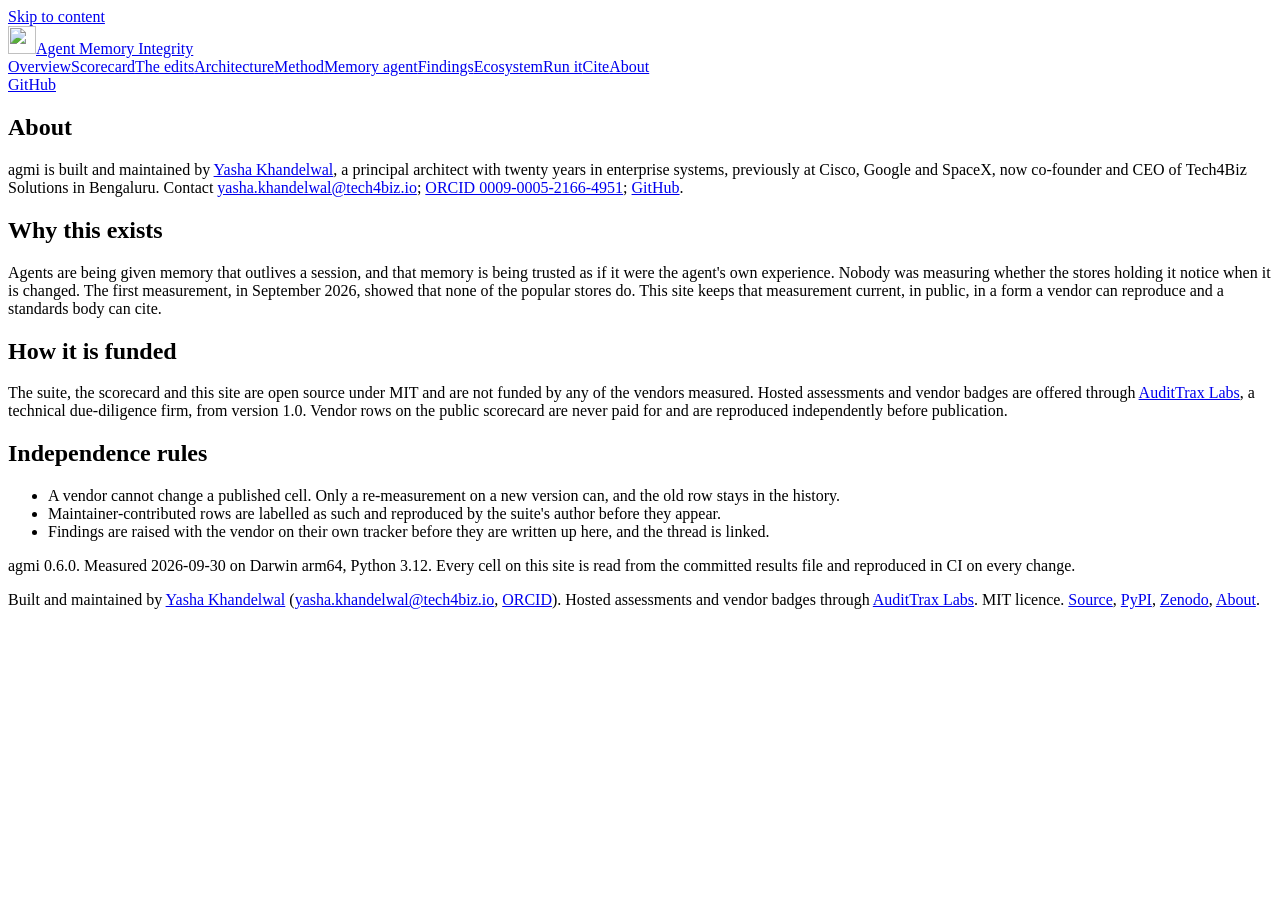
==== docs/site/about.html @ bbcdddf9 "site: regenerate from the results file; legend entry for the error word (control C3)" ====
<!DOCTYPE html>
<html lang="en">
<head>
<meta charset="utf-8">
<meta name="viewport" content="width=device-width, initial-scale=1, viewport-fit=cover">
<title>About, Agent Memory Integrity</title>
<meta name="description" content="Who builds agmi, why it exists, how it is funded, and the independence rules for published rows.">
<meta name="author" content="Yasha Khandelwal">
<meta name="robots" content="index,follow,max-snippet:-1">
<link rel="canonical" href="https://agentmemoryintegrity.org/about.html">
<meta property="og:title" content="About, Agent Memory Integrity">
<meta property="og:description" content="Who builds agmi, why it exists, how it is funded, and the independence rules for published rows.">
<meta property="og:url" content="https://agentmemoryintegrity.org/about.html">
<meta property="og:type" content="website">
<link rel="icon" href="logo.svg" type="image/svg+xml">
<link rel="preconnect" href="https://fonts.googleapis.com">
<link rel="preconnect" href="https://fonts.gstatic.com" crossorigin>
<link href="https://fonts.googleapis.com/css2?family=IBM+Plex+Sans:wght@400;500;600&family=IBM+Plex+Mono:wght@400;500&display=swap" rel="stylesheet">
<link rel="stylesheet" href="site.css">
<script type="application/ld+json">{"@context":"https://schema.org","@graph":[{"@type":"SoftwareSourceCode","@id":"https://agentmemoryintegrity.org/#software","name":"agmi: Agent Memory Integrity","codeRepository":"https://github.com/tech4biz-yasha/agmi","programmingLanguage":"Python","license":"https://opensource.org/licenses/MIT","version":"0.6.0","identifier":"https://doi.org/10.5281/zenodo.22860886","author":{"@id":"https://yashakhandelwal.com/#person"},"url":"https://agentmemoryintegrity.org/"},{"@type":"Person","@id":"https://yashakhandelwal.com/#person","name":"Yasha Khandelwal","url":"https://yashakhandelwal.com/","email":"yasha.khandelwal@tech4biz.io","sameAs":["https://orcid.org/0009-0005-2166-4951","https://github.com/tech4biz-yasha"]},{"@type":"Dataset","@id":"https://agentmemoryintegrity.org/#scorecard","name":"Agent Memory Integrity scorecard","url":"https://agentmemoryintegrity.org/scorecard.html","license":"https://opensource.org/licenses/MIT","creator":{"@id":"https://yashakhandelwal.com/#person"},"isBasedOn":"https://github.com/tech4biz-yasha/agmi","measurementTechnique":"Seed through the tool's own API, apply one edit to the store, restart, read through the tool's own read path, record the tool's own verdict"}]}</script>
</head>
<body>
<a class="skip" href="#main">Skip to content</a>
<header class="top">
  <a class="brand" href="index.html"><img src="logo.svg" alt="" width="28" height="28"><span>Agent Memory Integrity</span></a>
  <nav class="nav" aria-label="Site"><a href="index.html">Overview</a><a href="scorecard.html">Scorecard</a><a href="edits.html">The edits</a><a href="architecture.html">Architecture</a><a href="method.html">Method</a><a href="agent.html">Memory agent</a><a href="findings.html">Findings</a><a href="ecosystem.html">Ecosystem</a><a href="run.html">Run it</a><a href="cite.html">Cite</a><a href="about.html" aria-current=page>About</a></nav>
  <a class="gh" href="https://github.com/tech4biz-yasha/agmi">GitHub</a>
</header>
<main id="main">
<section class="part"><h1>About</h1>
<p>agmi is built and maintained by <a href="https://yashakhandelwal.com/">Yasha Khandelwal</a>, a principal architect with twenty years in enterprise systems, previously at Cisco, Google and SpaceX, now co-founder and CEO of Tech4Biz Solutions in Bengaluru. Contact <a href="mailto:yasha.khandelwal@tech4biz.io">yasha.khandelwal@tech4biz.io</a>; <a href="https://orcid.org/0009-0005-2166-4951">ORCID 0009-0005-2166-4951</a>; <a href="https://github.com/tech4biz-yasha">GitHub</a>.</p>
<h2>Why this exists</h2>
<p>Agents are being given memory that outlives a session, and that memory is being trusted as if it were the agent's own experience. Nobody was measuring whether the stores holding it notice when it is changed. The first measurement, in September 2026, showed that none of the popular stores do. This site keeps that measurement current, in public, in a form a vendor can reproduce and a standards body can cite.</p>
<h2>How it is funded</h2>
<p>The suite, the scorecard and this site are open source under MIT and are not funded by any of the vendors measured. Hosted assessments and vendor badges are offered through <a href="https://audittraxlabs.com/">AuditTrax Labs</a>, a technical due-diligence firm, from version 1.0. Vendor rows on the public scorecard are never paid for and are reproduced independently before publication.</p>
<h2>Independence rules</h2>
<ul class="rules">
<li>A vendor cannot change a published cell. Only a re-measurement on a new version can, and the old row stays in the history.</li>
<li>Maintainer-contributed rows are labelled as such and reproduced by the suite's author before they appear.</li>
<li>Findings are raised with the vendor on their own tracker before they are written up here, and the thread is linked.</li>
</ul>
</section>
</main>
<footer class="foot">
  <p>agmi 0.6.0. Measured 2026-09-30 on Darwin arm64, Python 3.12. Every cell on this site is read from the committed results file and reproduced in CI on every change.</p>
  <p>Built and maintained by <a href="https://yashakhandelwal.com/">Yasha Khandelwal</a> (<a href="mailto:yasha.khandelwal@tech4biz.io">yasha.khandelwal@tech4biz.io</a>, <a href="https://orcid.org/0009-0005-2166-4951">ORCID</a>). Hosted assessments and vendor badges through <a href="https://audittraxlabs.com/">AuditTrax Labs</a>. MIT licence. <a href="https://github.com/tech4biz-yasha/agmi">Source</a>, <a href="https://pypi.org/project/agent-memory-integrity/">PyPI</a>, <a href="https://doi.org/10.5281/zenodo.22860886">Zenodo</a>, <a href="about.html">About</a>.</p>
</footer>
<div id="drawer" class="drawer" hidden role="dialog" aria-modal="true" aria-labelledby="dtitle">
  <div class="drawer-card">
    <button type="button" class="drawer-close" aria-label="Close">×</button>
    <p class="drawer-kicker" id="dkick"></p>
    <h2 id="dtitle"></h2>
    <p id="dverdict" class="drawer-verdict"></p>
    <dl>
      <dt>What the tool said</dt><dd id="ddetail"></dd>
      <dt>Detection point</dt><dd id="dpoint"></dd>
      <dt>Reproduce</dt><dd><code id="drepro"></code></dd>
    </dl>
  </div>
</div>
<script src="site.js" defer></script>
</body>
</html>
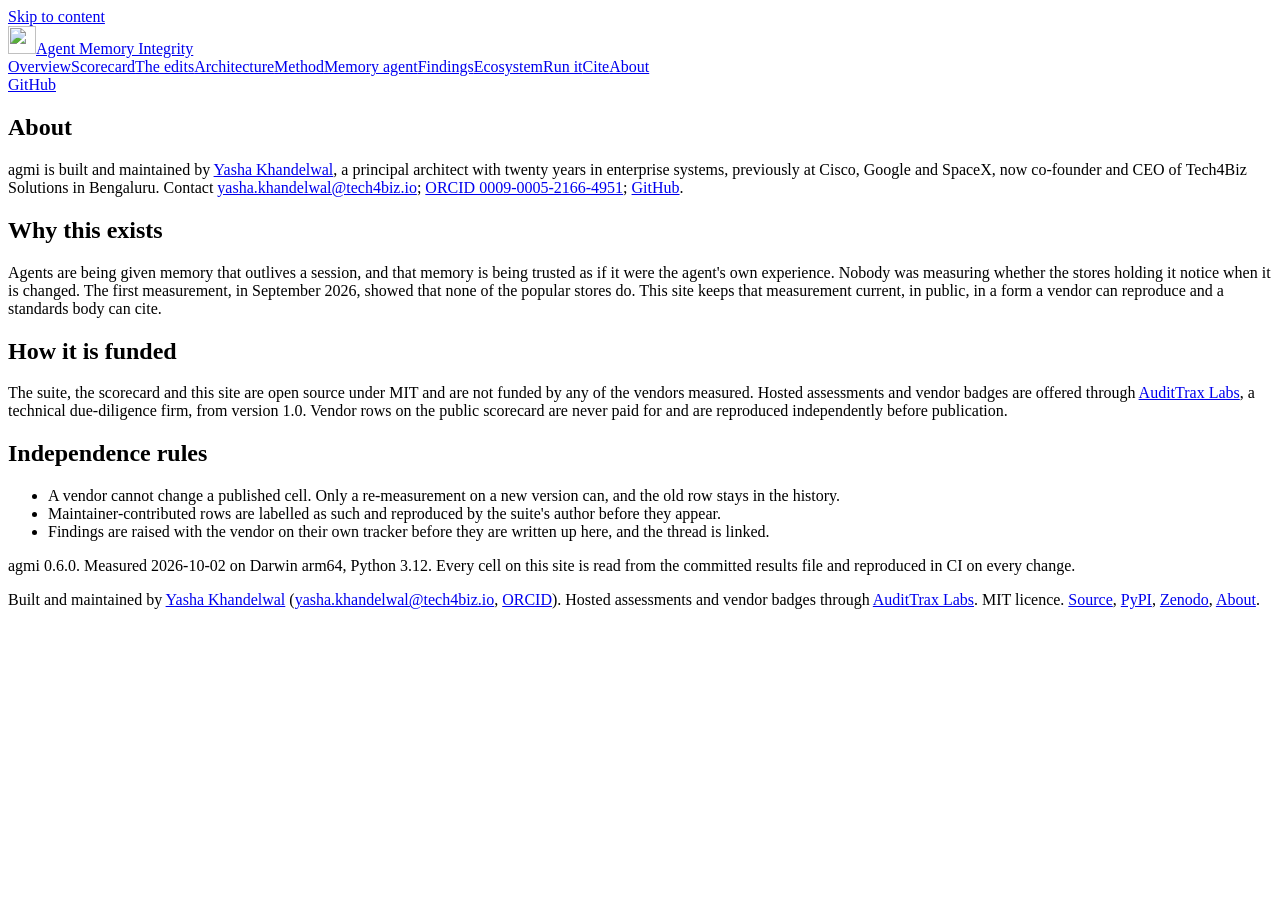
==== commit a8d138de: "row: acrf-memory-guard 0.1.0, per-entry HMAC on the read path; site record through 30 Sep" ====
--- a/docs/site/about.html
+++ b/docs/site/about.html
@@ -42,7 +42,7 @@
 </section>
 </main>
 <footer class="foot">
-  <p>agmi 0.6.0. Measured 2026-09-30 on Darwin arm64, Python 3.12. Every cell on this site is read from the committed results file and reproduced in CI on every change.</p>
+  <p>agmi 0.6.0. Measured 2026-10-02 on Darwin arm64, Python 3.12. Every cell on this site is read from the committed results file and reproduced in CI on every change.</p>
   <p>Built and maintained by <a href="https://yashakhandelwal.com/">Yasha Khandelwal</a> (<a href="mailto:yasha.khandelwal@tech4biz.io">yasha.khandelwal@tech4biz.io</a>, <a href="https://orcid.org/0009-0005-2166-4951">ORCID</a>). Hosted assessments and vendor badges through <a href="https://audittraxlabs.com/">AuditTrax Labs</a>. MIT licence. <a href="https://github.com/tech4biz-yasha/agmi">Source</a>, <a href="https://pypi.org/project/agent-memory-integrity/">PyPI</a>, <a href="https://doi.org/10.5281/zenodo.22860886">Zenodo</a>, <a href="about.html">About</a>.</p>
 </footer>
 <div id="drawer" class="drawer" hidden role="dialog" aria-modal="true" aria-labelledby="dtitle">
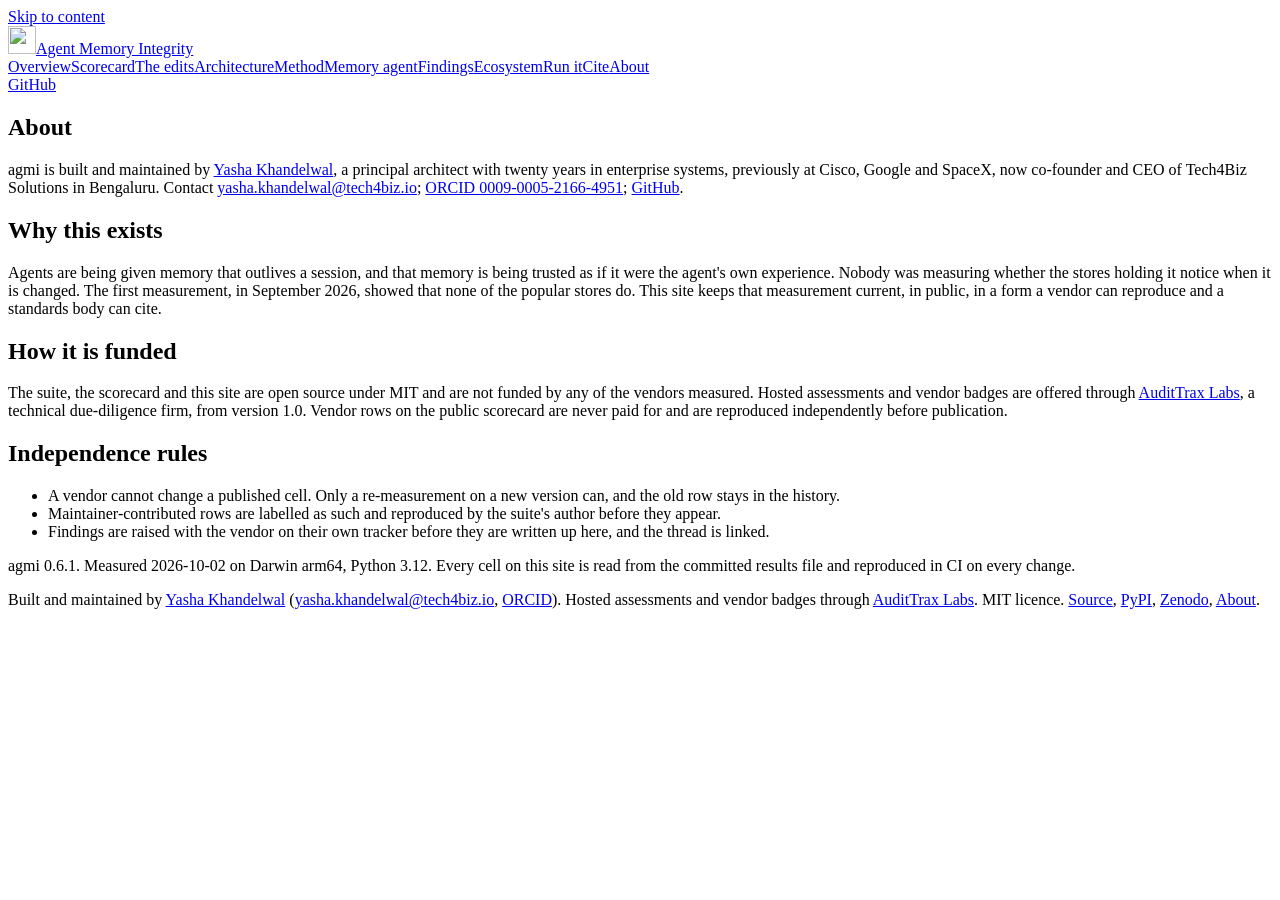
==== commit 4a47b573: "site: rebuild for 0.6.1" ====
--- a/docs/site/about.html
+++ b/docs/site/about.html
@@ -17,7 +17,7 @@
 <link rel="preconnect" href="https://fonts.gstatic.com" crossorigin>
 <link href="https://fonts.googleapis.com/css2?family=IBM+Plex+Sans:wght@400;500;600&family=IBM+Plex+Mono:wght@400;500&display=swap" rel="stylesheet">
 <link rel="stylesheet" href="site.css">
-<script type="application/ld+json">{"@context":"https://schema.org","@graph":[{"@type":"SoftwareSourceCode","@id":"https://agentmemoryintegrity.org/#software","name":"agmi: Agent Memory Integrity","codeRepository":"https://github.com/tech4biz-yasha/agmi","programmingLanguage":"Python","license":"https://opensource.org/licenses/MIT","version":"0.6.0","identifier":"https://doi.org/10.5281/zenodo.22860886","author":{"@id":"https://yashakhandelwal.com/#person"},"url":"https://agentmemoryintegrity.org/"},{"@type":"Person","@id":"https://yashakhandelwal.com/#person","name":"Yasha Khandelwal","url":"https://yashakhandelwal.com/","email":"yasha.khandelwal@tech4biz.io","sameAs":["https://orcid.org/0009-0005-2166-4951","https://github.com/tech4biz-yasha"]},{"@type":"Dataset","@id":"https://agentmemoryintegrity.org/#scorecard","name":"Agent Memory Integrity scorecard","url":"https://agentmemoryintegrity.org/scorecard.html","license":"https://opensource.org/licenses/MIT","creator":{"@id":"https://yashakhandelwal.com/#person"},"isBasedOn":"https://github.com/tech4biz-yasha/agmi","measurementTechnique":"Seed through the tool's own API, apply one edit to the store, restart, read through the tool's own read path, record the tool's own verdict"}]}</script>
+<script type="application/ld+json">{"@context":"https://schema.org","@graph":[{"@type":"SoftwareSourceCode","@id":"https://agentmemoryintegrity.org/#software","name":"agmi: Agent Memory Integrity","codeRepository":"https://github.com/tech4biz-yasha/agmi","programmingLanguage":"Python","license":"https://opensource.org/licenses/MIT","version":"0.6.1","identifier":"https://doi.org/10.5281/zenodo.22860886","author":{"@id":"https://yashakhandelwal.com/#person"},"url":"https://agentmemoryintegrity.org/"},{"@type":"Person","@id":"https://yashakhandelwal.com/#person","name":"Yasha Khandelwal","url":"https://yashakhandelwal.com/","email":"yasha.khandelwal@tech4biz.io","sameAs":["https://orcid.org/0009-0005-2166-4951","https://github.com/tech4biz-yasha"]},{"@type":"Dataset","@id":"https://agentmemoryintegrity.org/#scorecard","name":"Agent Memory Integrity scorecard","url":"https://agentmemoryintegrity.org/scorecard.html","license":"https://opensource.org/licenses/MIT","creator":{"@id":"https://yashakhandelwal.com/#person"},"isBasedOn":"https://github.com/tech4biz-yasha/agmi","measurementTechnique":"Seed through the tool's own API, apply one edit to the store, restart, read through the tool's own read path, record the tool's own verdict"}]}</script>
 </head>
 <body>
 <a class="skip" href="#main">Skip to content</a>
@@ -42,7 +42,7 @@
 </section>
 </main>
 <footer class="foot">
-  <p>agmi 0.6.0. Measured 2026-10-02 on Darwin arm64, Python 3.12. Every cell on this site is read from the committed results file and reproduced in CI on every change.</p>
+  <p>agmi 0.6.1. Measured 2026-10-02 on Darwin arm64, Python 3.12. Every cell on this site is read from the committed results file and reproduced in CI on every change.</p>
   <p>Built and maintained by <a href="https://yashakhandelwal.com/">Yasha Khandelwal</a> (<a href="mailto:yasha.khandelwal@tech4biz.io">yasha.khandelwal@tech4biz.io</a>, <a href="https://orcid.org/0009-0005-2166-4951">ORCID</a>). Hosted assessments and vendor badges through <a href="https://audittraxlabs.com/">AuditTrax Labs</a>. MIT licence. <a href="https://github.com/tech4biz-yasha/agmi">Source</a>, <a href="https://pypi.org/project/agent-memory-integrity/">PyPI</a>, <a href="https://doi.org/10.5281/zenodo.22860886">Zenodo</a>, <a href="about.html">About</a>.</p>
 </footer>
 <div id="drawer" class="drawer" hidden role="dialog" aria-modal="true" aria-labelledby="dtitle">
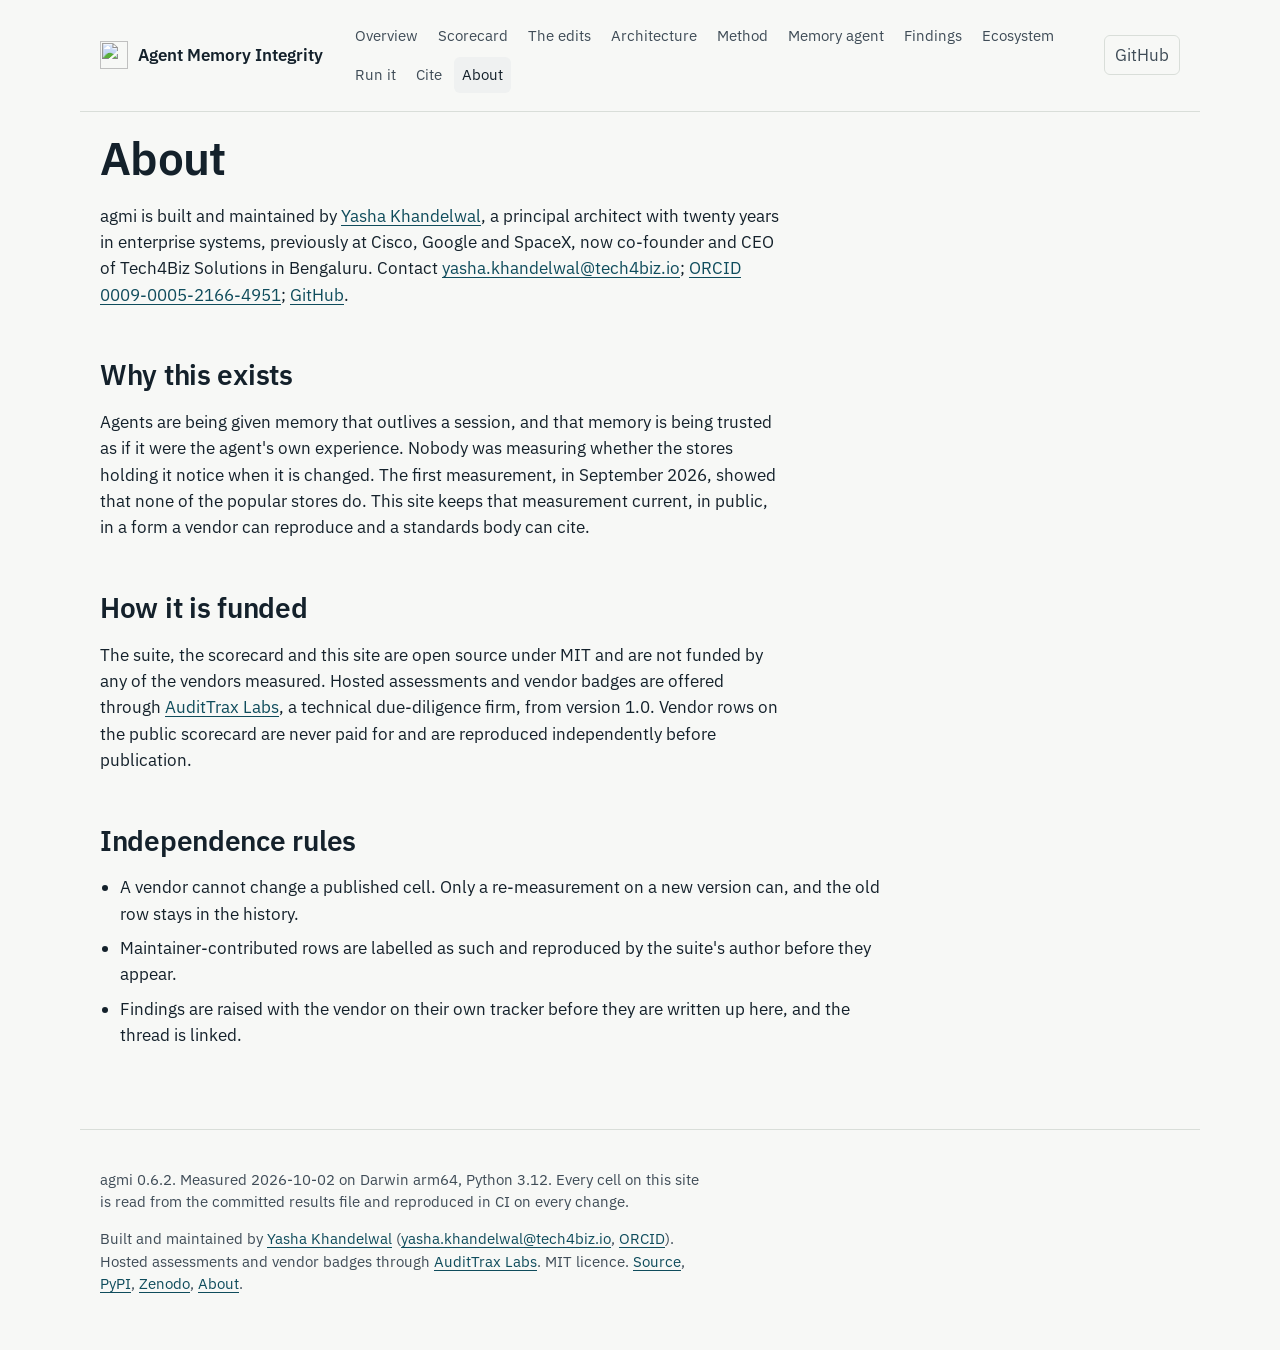
==== commit 165c8051: "0.6.2: memory-blackbox restart row, fixed in 0.1.1; repo links on every row" ====
--- a/docs/site/about.html
+++ b/docs/site/about.html
@@ -17,7 +17,7 @@
 <link rel="preconnect" href="https://fonts.gstatic.com" crossorigin>
 <link href="https://fonts.googleapis.com/css2?family=IBM+Plex+Sans:wght@400;500;600&family=IBM+Plex+Mono:wght@400;500&display=swap" rel="stylesheet">
 <link rel="stylesheet" href="site.css">
-<script type="application/ld+json">{"@context":"https://schema.org","@graph":[{"@type":"SoftwareSourceCode","@id":"https://agentmemoryintegrity.org/#software","name":"agmi: Agent Memory Integrity","codeRepository":"https://github.com/tech4biz-yasha/agmi","programmingLanguage":"Python","license":"https://opensource.org/licenses/MIT","version":"0.6.1","identifier":"https://doi.org/10.5281/zenodo.22860886","author":{"@id":"https://yashakhandelwal.com/#person"},"url":"https://agentmemoryintegrity.org/"},{"@type":"Person","@id":"https://yashakhandelwal.com/#person","name":"Yasha Khandelwal","url":"https://yashakhandelwal.com/","email":"yasha.khandelwal@tech4biz.io","sameAs":["https://orcid.org/0009-0005-2166-4951","https://github.com/tech4biz-yasha"]},{"@type":"Dataset","@id":"https://agentmemoryintegrity.org/#scorecard","name":"Agent Memory Integrity scorecard","url":"https://agentmemoryintegrity.org/scorecard.html","license":"https://opensource.org/licenses/MIT","creator":{"@id":"https://yashakhandelwal.com/#person"},"isBasedOn":"https://github.com/tech4biz-yasha/agmi","measurementTechnique":"Seed through the tool's own API, apply one edit to the store, restart, read through the tool's own read path, record the tool's own verdict"}]}</script>
+<script type="application/ld+json">{"@context":"https://schema.org","@graph":[{"@type":"SoftwareSourceCode","@id":"https://agentmemoryintegrity.org/#software","name":"agmi: Agent Memory Integrity","codeRepository":"https://github.com/tech4biz-yasha/agmi","programmingLanguage":"Python","license":"https://opensource.org/licenses/MIT","version":"0.6.2","identifier":"https://doi.org/10.5281/zenodo.22860886","author":{"@id":"https://yashakhandelwal.com/#person"},"url":"https://agentmemoryintegrity.org/"},{"@type":"Person","@id":"https://yashakhandelwal.com/#person","name":"Yasha Khandelwal","url":"https://yashakhandelwal.com/","email":"yasha.khandelwal@tech4biz.io","sameAs":["https://orcid.org/0009-0005-2166-4951","https://github.com/tech4biz-yasha"]},{"@type":"Dataset","@id":"https://agentmemoryintegrity.org/#scorecard","name":"Agent Memory Integrity scorecard","url":"https://agentmemoryintegrity.org/scorecard.html","license":"https://opensource.org/licenses/MIT","creator":{"@id":"https://yashakhandelwal.com/#person"},"isBasedOn":"https://github.com/tech4biz-yasha/agmi","measurementTechnique":"Seed through the tool's own API, apply one edit to the store, restart, read through the tool's own read path, record the tool's own verdict"}]}</script>
 </head>
 <body>
 <a class="skip" href="#main">Skip to content</a>
@@ -42,7 +42,7 @@
 </section>
 </main>
 <footer class="foot">
-  <p>agmi 0.6.1. Measured 2026-10-02 on Darwin arm64, Python 3.12. Every cell on this site is read from the committed results file and reproduced in CI on every change.</p>
+  <p>agmi 0.6.2. Measured 2026-10-02 on Darwin arm64, Python 3.12. Every cell on this site is read from the committed results file and reproduced in CI on every change.</p>
   <p>Built and maintained by <a href="https://yashakhandelwal.com/">Yasha Khandelwal</a> (<a href="mailto:yasha.khandelwal@tech4biz.io">yasha.khandelwal@tech4biz.io</a>, <a href="https://orcid.org/0009-0005-2166-4951">ORCID</a>). Hosted assessments and vendor badges through <a href="https://audittraxlabs.com/">AuditTrax Labs</a>. MIT licence. <a href="https://github.com/tech4biz-yasha/agmi">Source</a>, <a href="https://pypi.org/project/agent-memory-integrity/">PyPI</a>, <a href="https://doi.org/10.5281/zenodo.22860886">Zenodo</a>, <a href="about.html">About</a>.</p>
 </footer>
 <div id="drawer" class="drawer" hidden role="dialog" aria-modal="true" aria-labelledby="dtitle">
--- a/docs/site/site.css
+++ b/docs/site/site.css
@@ -0,0 +1,124 @@
+
+:root{--paper:#F7F8F6;--ink:#14212B;--ink2:#3F4C57;--line:#D9DED9;--teal:#0F4C5C;--teal2:#0B3A47;
+--acc:#B3261E;--accbg:#FBE9E7;--rej:#2E7D5B;--rejbg:#E6F2EC;--rep:#B26A00;--repbg:#FBF0DC;--na:#8A9199;--nabg:#EFF1F1;
+--max:1120px;--sans:"IBM Plex Sans",system-ui,-apple-system,"Segoe UI",sans-serif;--mono:"IBM Plex Mono",ui-monospace,Menlo,monospace}
+@media (prefers-color-scheme:dark){:root:not([data-theme=light]){--paper:#0F1518;--ink:#E8EDEA;--ink2:#A9B4B0;--line:#26302E;--teal:#5FB3C3;--teal2:#8BD0DB;--accbg:#3A1A17;--rejbg:#15302A;--repbg:#3A2A0F;--nabg:#1C2426}}
+*{box-sizing:border-box}html{scroll-padding-top:env(safe-area-inset-top,0px)}
+body{margin:0;background:var(--paper);color:var(--ink);font:400 17px/1.55 var(--sans);-webkit-font-smoothing:antialiased}
+a{color:var(--teal);text-decoration-thickness:1px;text-underline-offset:3px}a:hover{color:var(--teal2)}
+.skip{position:absolute;left:-999px}.skip:focus{left:8px;top:8px;background:var(--ink);color:var(--paper);padding:8px 12px;z-index:9}
+.top{display:flex;align-items:center;gap:24px;max-width:var(--max);margin:0 auto;padding:18px 20px;border-bottom:1px solid var(--line);position:sticky;top:0;background:color-mix(in srgb,var(--paper) 92%,transparent);backdrop-filter:blur(8px);z-index:5}
+.brand{display:flex;align-items:center;gap:10px;color:var(--ink);text-decoration:none;font-weight:600;white-space:nowrap}
+.nav{display:flex;gap:4px;flex-wrap:wrap;margin-left:auto}.nav a{color:var(--ink2);text-decoration:none;padding:6px 8px;border-radius:6px;font-size:15px}
+.nav a:hover{background:var(--nabg);color:var(--ink)}.nav a[aria-current=page]{color:var(--ink);background:var(--nabg)}
+.gh{color:var(--ink2);text-decoration:none;padding:6px 10px;border:1px solid var(--line);border-radius:6px;white-space:nowrap}
+main{max-width:var(--max);margin:0 auto;padding:0 20px}
+h1{font-size:clamp(30px,4.6vw,46px);line-height:1.12;letter-spacing:-.015em;font-weight:600;margin:.2em 0 .4em}
+h2{font-size:clamp(22px,2.6vw,28px);line-height:1.2;font-weight:600;margin:1.8em 0 .5em;letter-spacing:-.01em}
+h3{font-size:19px;margin:0 0 .4em;font-weight:600}
+p{max-width:68ch}em{font-style:normal;font-weight:600}
+.hero{display:grid;grid-template-columns:1.05fr 1fr;gap:48px;align-items:center;padding:56px 0 24px}
+.lede{color:var(--ink2);font-size:19px;margin:0}.sub{color:var(--ink2);font-size:18px}
+.cta{display:flex;gap:12px;flex-wrap:wrap;margin-top:22px}
+.btn,.btn-quiet{display:inline-block;padding:11px 18px;border-radius:8px;text-decoration:none;font-weight:600}
+.btn{background:var(--teal);color:#fff}.btn:hover{background:var(--teal2);color:#fff}.btn-quiet{border:1px solid var(--line);color:var(--ink)}
+.hero-fig{margin:0}.hero-fig svg{width:100%;height:auto;display:block}.hero-fig figcaption{color:var(--ink2);font-size:15px;margin-top:10px;max-width:60ch}
+.lbl{font:500 13px var(--sans);fill:var(--ink2)}.rt{font:500 15px var(--mono);fill:var(--ink);text-anchor:middle}
+.rec{fill:none;stroke:var(--ink2);stroke-width:1.5}.rec-donor{stroke:var(--teal);stroke-width:2}
+.rec-victim{stroke:var(--ink2);stroke-dasharray:4 3}.arrow{fill:none;stroke:var(--teal);stroke-width:2;stroke-dasharray:6 4;stroke-linecap:round}
+.readbox{fill:none;stroke:var(--line);stroke-width:1.5}.verdict{font:600 15px var(--mono);fill:var(--acc)}.readval{text-anchor:start}
+.rec-moved{fill:var(--paper);stroke:var(--teal);stroke-width:2;opacity:0;transform:translateY(-120px)}
+.rt-moved{opacity:0;transform:translateY(-120px)}.rt-victim{opacity:1}.read{opacity:0}.arrow2{opacity:0}
+@media (prefers-reduced-motion:no-preference){
+.rec-moved,.rt-moved{animation:drop 1.1s cubic-bezier(.2,.8,.2,1) 1.2s forwards}
+.rt-victim{animation:fadeout .4s 1.9s forwards}.read,.arrow2{animation:fadein .6s 2.6s forwards}
+@keyframes drop{to{opacity:1;transform:translateY(0)}}@keyframes fadeout{to{opacity:0}}@keyframes fadein{to{opacity:1}}}
+@media (prefers-reduced-motion:reduce){.rec-moved,.rt-moved,.read,.arrow2{opacity:1;transform:none}.rt-victim{opacity:0}}
+.howto{padding:24px 0 8px;border-top:1px solid var(--line)}
+.routes{display:grid;grid-template-columns:repeat(3,1fr);gap:14px}
+.routes a{display:block;padding:18px;border:1px solid var(--line);border-radius:10px;color:var(--ink);text-decoration:none;line-height:1.45}
+.routes a:hover{border-color:var(--teal)}.routes strong{display:block;margin-bottom:6px;color:var(--teal)}
+.part{padding:12px 0 24px}.note{color:var(--ink2);font-size:15.5px}
+.matrixwrap{overflow-x:auto;margin:18px 0;border:1px solid var(--line);border-radius:10px}
+.matrix{border-collapse:separate;border-spacing:0;width:100%;min-width:640px;font-size:14.5px}
+.matrix th,.matrix td{padding:0;border-bottom:1px solid var(--line)}
+.matrix thead th{background:var(--nabg);font-weight:500;text-align:center;padding:10px 6px;color:var(--ink2);position:sticky;top:0}
+.matrix thead th.corner{text-align:left;padding-left:14px}.matrix abbr{text-decoration:none;border:0;cursor:help}
+.matrix tbody th{text-align:left;padding:10px 14px;font-weight:500;max-width:320px;background:var(--paper);position:sticky;left:0}
+.rowname{display:block}.rowver{display:block;color:var(--ink2);font-size:12.5px;font-family:var(--mono);margin-top:2px}
+a.rowver{text-decoration:underline dotted;text-underline-offset:3px}a.rowver:hover{color:var(--ink)}
+.matrix td{text-align:center}.cellbtn{all:unset;display:block;width:100%;padding:10px 6px;cursor:pointer;font:500 13.5px var(--mono);text-align:center}
+.cellbtn:focus-visible{outline:2px solid var(--teal);outline-offset:-2px}
+.v-acc .cellbtn{color:var(--acc);background:var(--accbg)}.v-rej .cellbtn{color:var(--rej);background:var(--rejbg)}
+.v-rep .cellbtn{color:var(--rep);background:var(--repbg)}.v-na span{display:block;padding:10px 6px;color:var(--na);background:var(--nabg);font:400 13.5px var(--mono)}
+.legend{display:grid;grid-template-columns:auto 1fr;gap:6px 14px;font-size:15px;max-width:76ch}
+.legend dt{font:500 13.5px var(--mono);padding:2px 8px;border-radius:4px;align-self:start}
+.legend dt.v-acc{color:var(--acc);background:var(--accbg)}.legend dt.v-rej{color:var(--rej);background:var(--rejbg)}
+.legend dt.v-rep{color:var(--rep);background:var(--repbg)}.legend dt.v-na{color:var(--na);background:var(--nabg)}.legend dd{margin:0}
+.findlist{list-style:none;padding:0;margin:0}.findlist li{display:grid;grid-template-columns:110px 1fr;gap:16px;padding:10px 0;border-bottom:1px solid var(--line)}
+time{color:var(--ink2);font-family:var(--mono);font-size:13.5px}
+.target{border-bottom:1px solid var(--line);padding:10px 0}.target summary{cursor:pointer;display:flex;gap:16px;align-items:baseline;font-weight:500}
+.target .mo{color:var(--ink2);font-size:14px}.target ul{font-size:15px}
+.editgrid{display:grid;grid-template-columns:repeat(2,1fr);gap:18px;margin:12px 0}
+.edit{border:1px solid var(--line);border-radius:10px;padding:18px}.edit p{font-size:15.5px}.why{color:var(--ink2)}
+.pict{width:100%;height:auto;margin:6px 0 10px}.pb{fill:none;stroke:var(--ink2);stroke-width:1.5}
+.pb-x{stroke:var(--acc);fill:var(--accbg)}.pb-gone{stroke:var(--acc);stroke-dasharray:3 3;fill:none;opacity:.55}.pb-swap{stroke:var(--teal);stroke-width:2}.pb-src{stroke:var(--teal);stroke-width:2;stroke-dasharray:3 3}.pb-moved{stroke:var(--teal);stroke-width:2;fill:var(--paper)}
+.parrow{fill:none;stroke:var(--teal);stroke-width:1.5;stroke-dasharray:4 3}.ptiny{font:500 9px var(--sans);fill:var(--teal);text-anchor:middle}
+.finding{padding:18px 0;border-bottom:1px solid var(--line)}.finding h2{margin:.2em 0 .4em}
+pre{background:var(--nabg);border:1px solid var(--line);border-radius:10px;padding:14px 16px;overflow-x:auto;font:400 14px/1.5 var(--mono)}
+code{font-family:var(--mono);font-size:.93em}
+.cites{display:grid;grid-template-columns:auto 1fr;gap:8px 18px}.cites dd{margin:0}
+.diag{margin:18px 0 28px}.diag svg{width:100%;height:auto;display:block;background:var(--nabg);border:1px solid var(--line);border-radius:12px;padding:10px}
+.diag figcaption{color:var(--ink2);font-size:15px;margin-top:10px;max-width:76ch}
+.box{fill:var(--paper);stroke:var(--ink2);stroke-width:1.4}.box-agent{stroke:var(--teal);stroke-width:2}.box-attack{stroke:var(--acc);stroke-dasharray:5 4}
+.box-store{fill:color-mix(in srgb,var(--teal) 8%,var(--paper))}.box-verdict{stroke:var(--teal);stroke-width:2}.box-rej{stroke:var(--rej)}.box-acc{stroke:var(--acc)}
+.chip{fill:var(--paper);stroke:var(--line)}.chip-ref{stroke-dasharray:4 3}
+.bt{font:600 14.5px var(--sans);fill:var(--ink);text-anchor:middle}.bs{font:400 12.5px var(--sans);fill:var(--ink2);text-anchor:middle}
+.bn{font:400 12.5px var(--sans);fill:var(--ink2);text-anchor:middle}.bv{font:500 13.5px var(--mono);text-anchor:middle}
+.v-rej-t{fill:var(--rej)}.v-rep-t{fill:var(--rep)}.v-acc-t{fill:var(--acc)}
+.flow{fill:none;stroke:var(--ink2);stroke-width:1.5}.ahead{fill:var(--ink2)}
+.rec-x{stroke:var(--acc);fill:var(--accbg)}.tag{font:500 12.5px var(--sans);text-anchor:middle}.tag-acc{fill:var(--acc)}.tag-teal{fill:var(--teal)}
+.rules{padding-left:20px}.rules li{margin:8px 0;max-width:76ch}
+.eco{display:grid;grid-template-columns:130px 1fr;gap:10px 18px}.eco dt{font-weight:600}.eco dd{margin:0;max-width:76ch}
+.roadmap{width:100%;border-collapse:collapse;font-size:15px}.roadmap th,.roadmap td{text-align:left;padding:10px 12px;border-bottom:1px solid var(--line);vertical-align:top}
+.roadmap thead th{background:var(--nabg);color:var(--ink2);font-weight:500}.roadmap tbody th{font-weight:600;white-space:nowrap}
+.rm-done td:last-child{color:var(--rej)}.rm-next td:last-child{color:var(--teal);font-weight:600}.rm-planned td:last-child{color:var(--ink2)}
+@media (max-width:820px){.eco{grid-template-columns:1fr}}
+.lede{font-size:19px;line-height:1.5;max-width:72ch;color:var(--ink)}
+.legend{display:flex;flex-wrap:wrap;gap:8px 20px;font-size:14px;color:var(--ink2);margin:12px 0 4px}.legend span{display:inline-flex;align-items:center;gap:8px}
+.lg{display:inline-block;width:22px;height:14px;border-radius:3px;border:1.5px solid var(--ink2);background:var(--paper)}
+.lg-x{border-color:var(--acc);background:repeating-linear-gradient(45deg,var(--accbg) 0 3px,var(--paper) 3px 6px)}.lg-g{border-style:dashed;opacity:.45}.lg-m{border-color:var(--teal);background:color-mix(in srgb,var(--teal) 16%,var(--paper))}.lg-a{border-color:var(--acc);border-style:dashed;background:var(--accbg)}
+.rec{fill:var(--paper);stroke:var(--ink2);stroke-width:1.4}.rec-x{stroke:var(--acc);fill:var(--accbg)}.rec-gone{stroke-dasharray:4 3;opacity:.4}.rec-moved{stroke:var(--teal);stroke-width:2;fill:color-mix(in srgb,var(--teal) 16%,var(--paper))}.rec-att{stroke:var(--acc);stroke-dasharray:4 3;fill:var(--accbg)}
+.rt{font:500 12px var(--mono);fill:var(--ink);text-anchor:middle}
+.pbox{fill:var(--paper);stroke:var(--line);stroke-width:1.2}.pbox-read{stroke:var(--teal);stroke-width:1.6}.pt{font:600 13.5px var(--sans);fill:var(--ink)}
+.xedit{padding:26px 0;border-top:1px solid var(--line)}.xedit h3{font-size:24px;margin:0 0 8px}.tcode{font:600 15px var(--mono);color:var(--teal);margin-right:10px;vertical-align:middle}
+.story{font-size:17px;max-width:76ch;margin:0 0 6px}.diag-x{margin:12px 0 16px}.diag-x svg{padding:6px}
+.xcols{display:grid;grid-template-columns:1fr 1fr 1fr;gap:20px}.xcols h4{margin:0 0 6px;font-size:14px;color:var(--ink2);font-weight:500}.xcols p{margin:0;font-size:15px}
+.today{margin:0;font-size:14.5px}.today dt{font:500 13px var(--mono);margin-top:4px}.today dd{margin:0 0 4px}
+.repro{margin:14px 0 0}.repro code{font-size:13px}
+.edit .today{margin-top:8px}
+@media (max-width:820px){.xcols{grid-template-columns:1fr}}
+/* motion: figures animate in reading order when scrolled into view */
+.diag{position:relative}.diag .replay{position:absolute;top:10px;right:10px;font:500 12px var(--mono);color:var(--ink2);background:var(--paper);border:1px solid var(--line);border-radius:6px;padding:3px 8px;cursor:pointer;opacity:0;transition:opacity .2s}.diag:hover .replay,.diag:focus-within .replay{opacity:1}
+@media (prefers-reduced-motion:no-preference){
+.diag.arm .step,.diag.arm .xp,.diag.arm .tag,.diag.arm .rec-x,.diag.arm .rec-att,.diag.arm .rec-moved,.diag.arm .rec-gone,.diag.arm .parrow{opacity:0}
+.diag.arm .flow{stroke-dasharray:600;stroke-dashoffset:600}
+.diag.play .step,.diag.play .xp{animation:rise .5s ease-out forwards}
+.diag.play .flow{animation:draw .6s ease-out forwards}
+.diag.play .tag,.diag.play .rec-x,.diag.play .rec-att,.diag.play .rec-moved,.diag.play .rec-gone,.diag.play .parrow{animation:rise .45s ease-out forwards}
+.diag.play .step:nth-of-type(1),.diag.play .xp:nth-of-type(1){animation-delay:.05s}.diag.play .step:nth-of-type(2),.diag.play .xp:nth-of-type(2){animation-delay:.55s}.diag.play .step:nth-of-type(3),.diag.play .xp:nth-of-type(3){animation-delay:1.05s}.diag.play .step:nth-of-type(4){animation-delay:1.55s}.diag.play .step:nth-of-type(5){animation-delay:2.05s}.diag.play .step:nth-of-type(6){animation-delay:2.55s}
+.diag.play .flow:nth-of-type(1){animation-delay:.35s}.diag.play .flow:nth-of-type(2){animation-delay:.85s}.diag.play .flow:nth-of-type(3){animation-delay:1.35s}.diag.play .flow:nth-of-type(4){animation-delay:1.85s}.diag.play .flow:nth-of-type(5){animation-delay:2.35s}.diag.play .flow:nth-of-type(6){animation-delay:2.85s}.diag.play .flow:nth-of-type(n+7){animation-delay:3.1s}
+.diag.play .rec-x,.diag.play .rec-att,.diag.play .rec-moved,.diag.play .rec-gone{animation-delay:.9s}.diag.play .tag,.diag.play .parrow{animation-delay:1.1s}
+.diag.play .tag:nth-of-type(n+3){animation-delay:1.8s}.diag.play .tag:nth-of-type(n+6){animation-delay:2.5s}
+}
+@keyframes rise{from{opacity:0;transform:translateY(6px)}to{opacity:1;transform:none}}
+@keyframes draw{to{stroke-dashoffset:0}}
+.foot{max-width:var(--max);margin:40px auto 0;padding:24px 20px 40px;border-top:1px solid var(--line);color:var(--ink2);font-size:14.5px}
+.drawer[hidden]{display:none}.drawer{position:fixed;inset:0;background:rgba(10,20,25,.45);display:grid;place-items:end center;z-index:20;padding:0 0 env(safe-area-inset-bottom,0px)}
+.drawer-card{background:var(--paper);color:var(--ink);width:min(720px,100%);border-radius:14px 14px 0 0;padding:22px 24px 28px;position:relative;box-shadow:0 -8px 40px rgba(0,0,0,.2)}
+.drawer-close{position:absolute;right:14px;top:10px;font-size:26px;background:none;border:0;color:var(--ink2);cursor:pointer}
+.drawer-kicker{color:var(--ink2);margin:0;font-size:14px}.drawer h2{margin:.2em 0 .4em;font-size:22px}
+.drawer-verdict{font:600 15px var(--mono);margin:0 0 12px}.drawer-verdict.v-acc{color:var(--acc)}.drawer-verdict.v-rej{color:var(--rej)}.drawer-verdict.v-rep{color:var(--rep)}.drawer dl{display:grid;grid-template-columns:auto 1fr;gap:8px 16px;font-size:15px}
+.drawer dt{color:var(--ink2)}.drawer dd{margin:0}.drawer code{background:var(--nabg);padding:4px 8px;border-radius:6px;display:inline-block;word-break:break-all}
+@media (max-width:820px){.hero{grid-template-columns:1fr;gap:28px;padding-top:32px}.routes,.editgrid{grid-template-columns:1fr}
+.findlist li{grid-template-columns:1fr}.nav{order:3;width:100%;margin-left:0}.top{flex-wrap:wrap;gap:10px}}
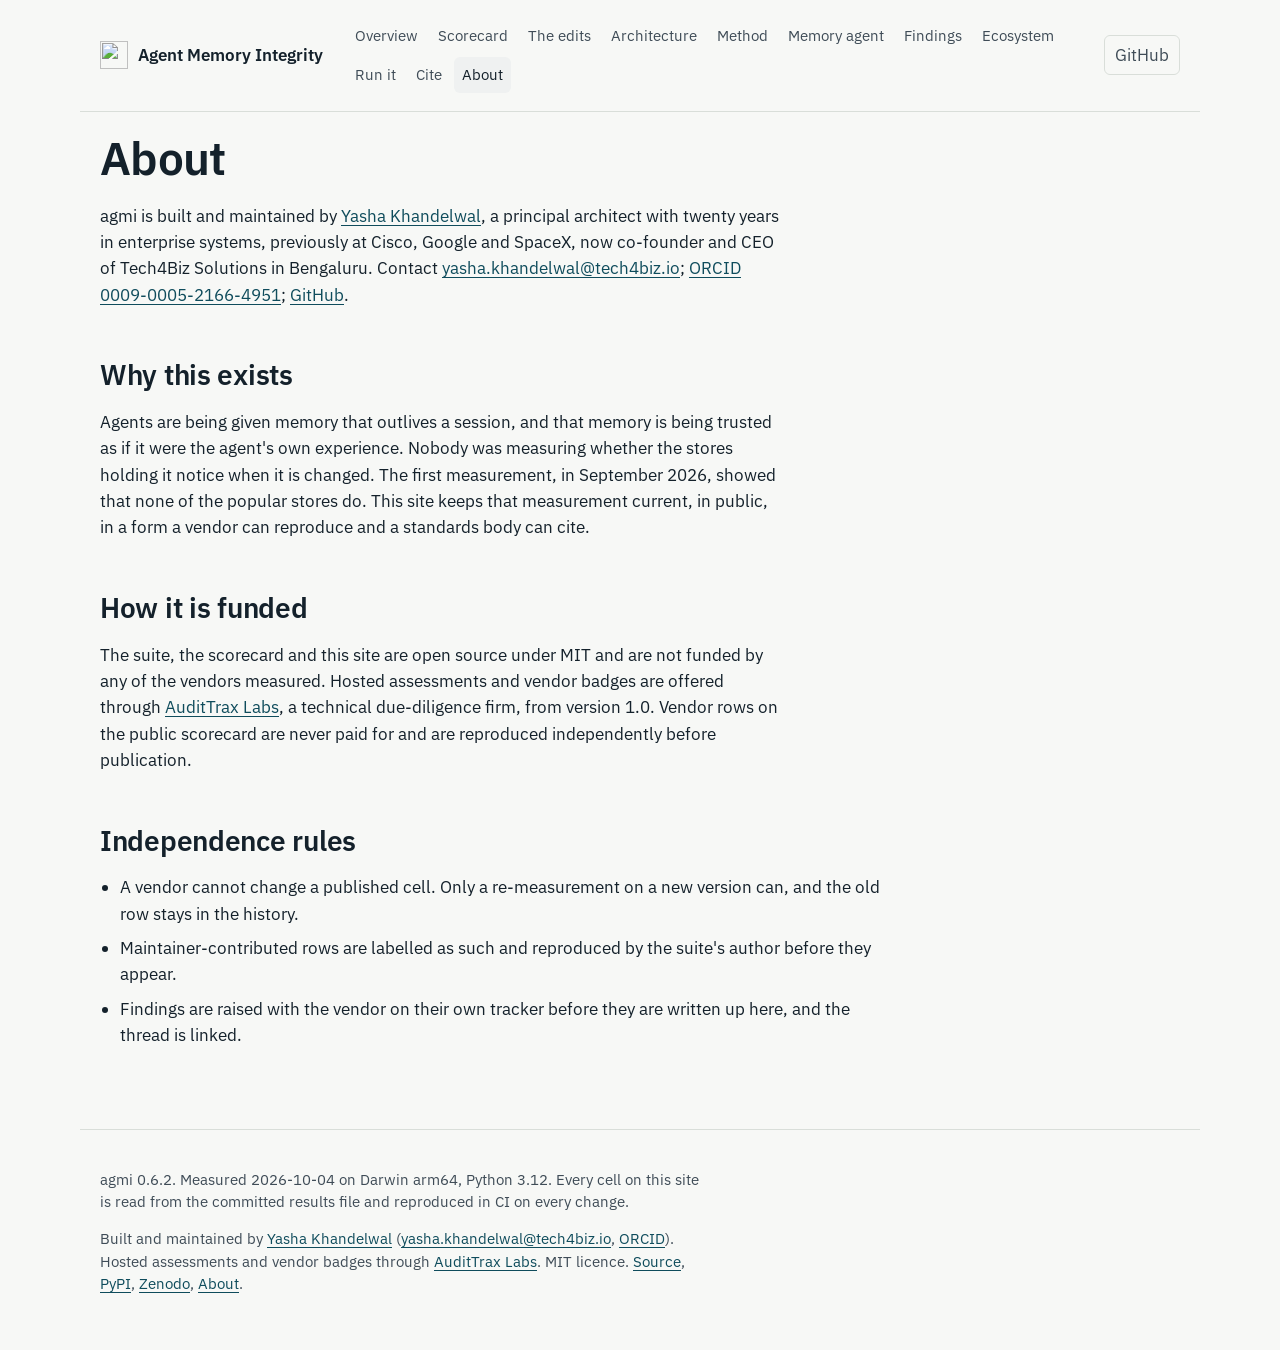
==== commit a7d1c230: "T9 snapshot rollback: whole-store restore after a genuine append; witnessed head on the reference; s" ====
--- a/docs/site/about.html
+++ b/docs/site/about.html
@@ -42,7 +42,7 @@
 </section>
 </main>
 <footer class="foot">
-  <p>agmi 0.6.2. Measured 2026-10-02 on Darwin arm64, Python 3.12. Every cell on this site is read from the committed results file and reproduced in CI on every change.</p>
+  <p>agmi 0.6.2. Measured 2026-10-04 on Darwin arm64, Python 3.12. Every cell on this site is read from the committed results file and reproduced in CI on every change.</p>
   <p>Built and maintained by <a href="https://yashakhandelwal.com/">Yasha Khandelwal</a> (<a href="mailto:yasha.khandelwal@tech4biz.io">yasha.khandelwal@tech4biz.io</a>, <a href="https://orcid.org/0009-0005-2166-4951">ORCID</a>). Hosted assessments and vendor badges through <a href="https://audittraxlabs.com/">AuditTrax Labs</a>. MIT licence. <a href="https://github.com/tech4biz-yasha/agmi">Source</a>, <a href="https://pypi.org/project/agent-memory-integrity/">PyPI</a>, <a href="https://doi.org/10.5281/zenodo.22860886">Zenodo</a>, <a href="about.html">About</a>.</p>
 </footer>
 <div id="drawer" class="drawer" hidden role="dialog" aria-modal="true" aria-labelledby="dtitle">
